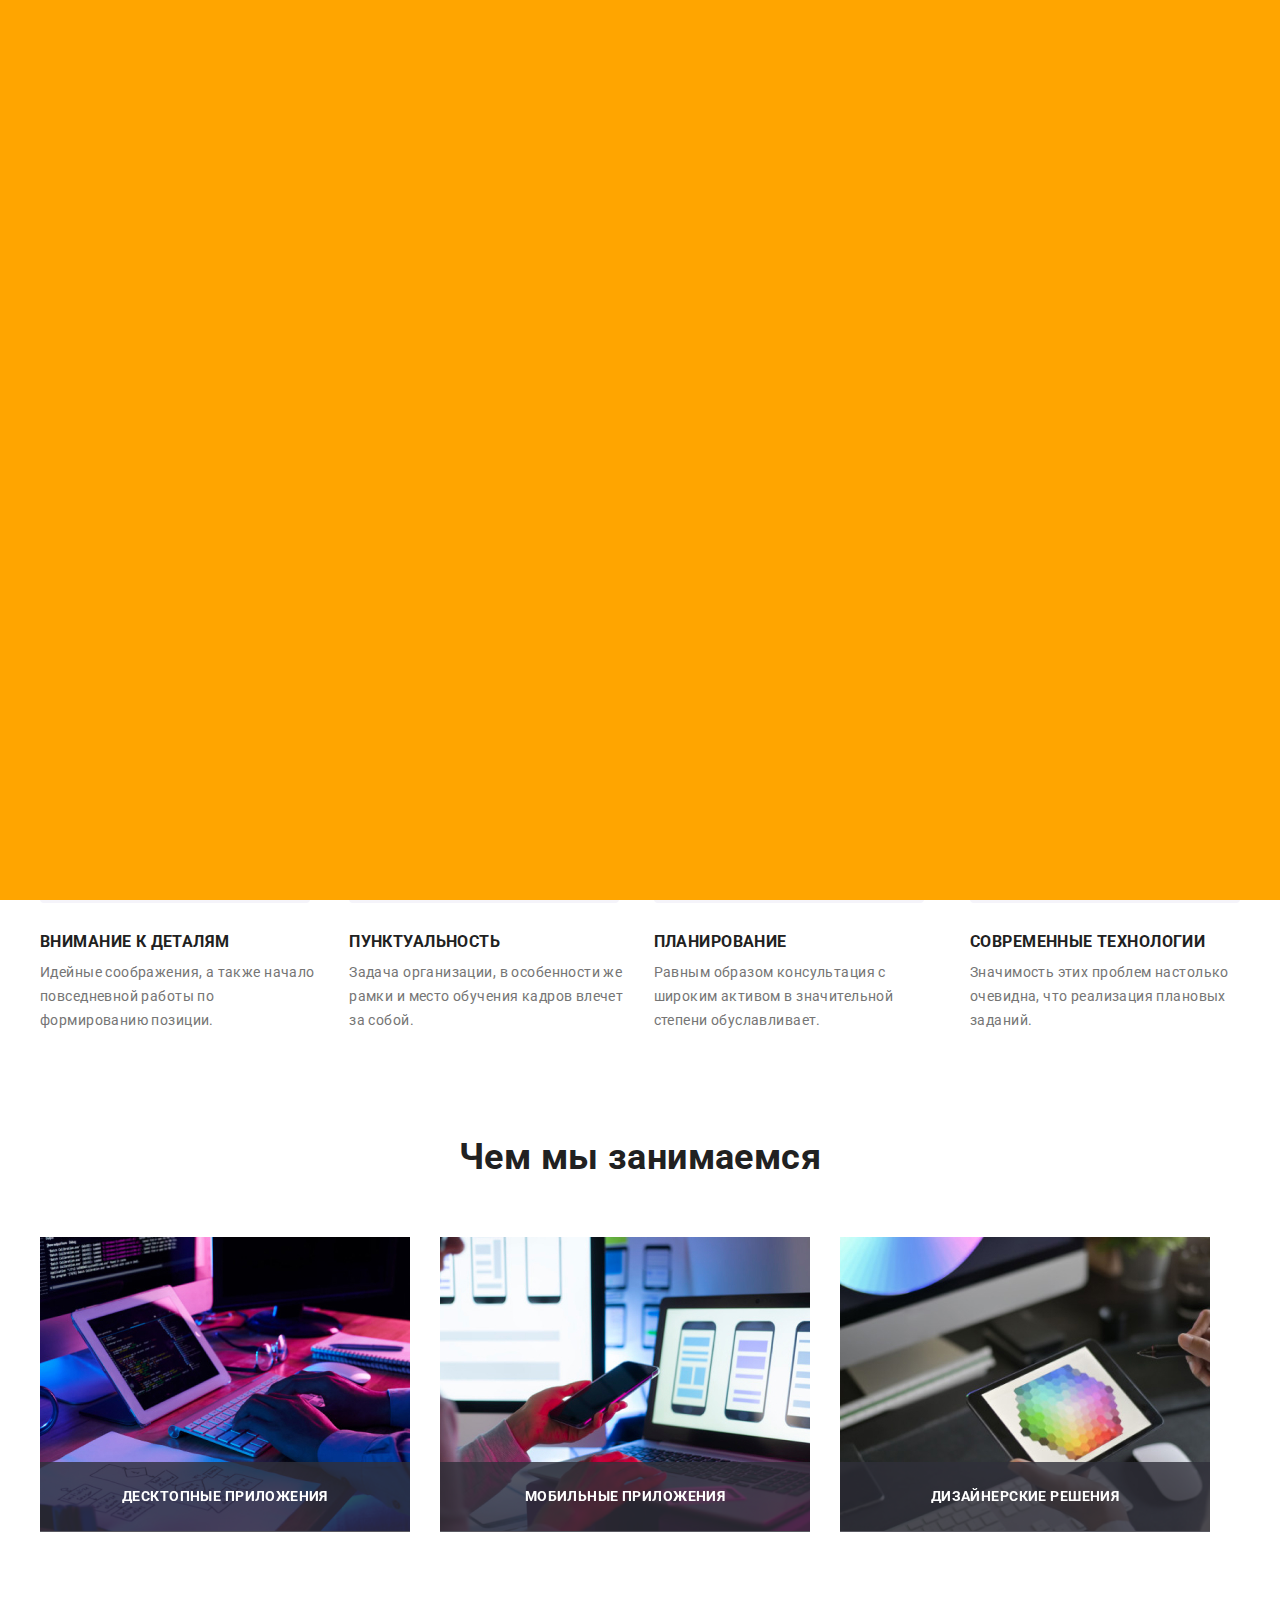
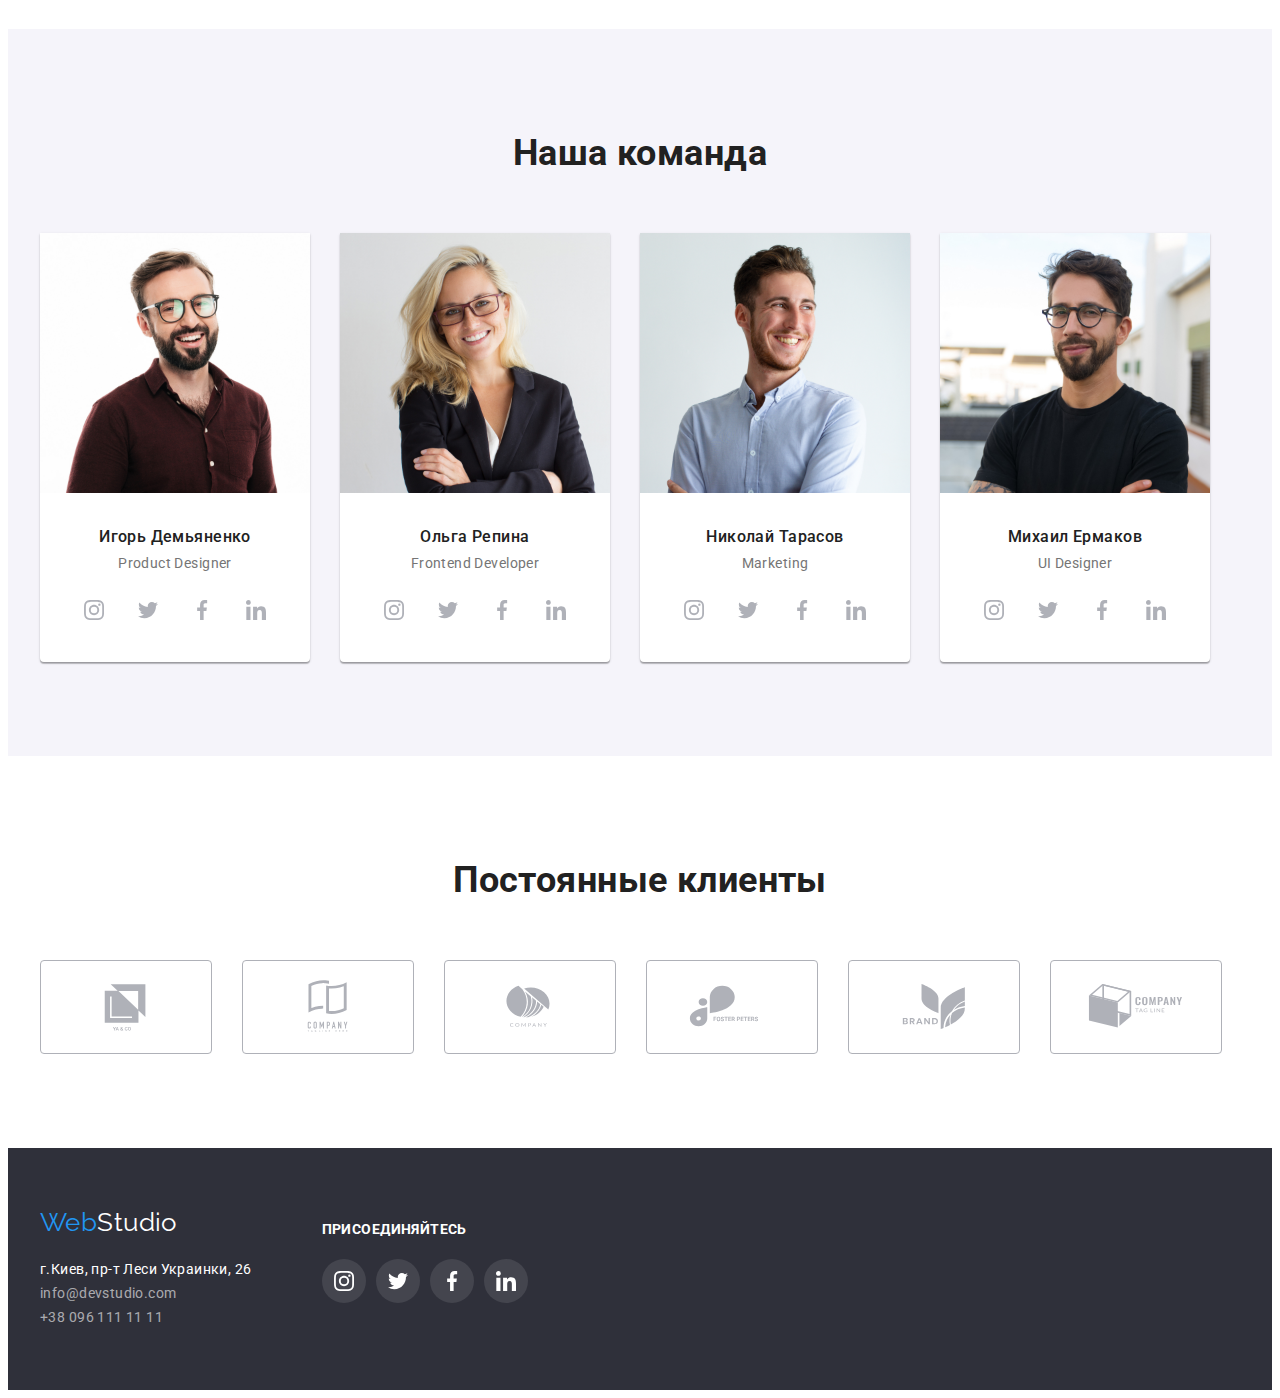
==== index.html @ 11edaca5 "домашка 5" ====
<!DOCTYPE html>
<ht lang="ru">
<head>
    <meta charset="UTF-8">
    <meta http-equiv="X-UA-Compatible" content="IE=edge">
    <meta name="viewport" content="width=device-width, initial-scale=1.0">
    <title>Homework</title>
    <link rel="stylesheet" href="https://cdnjs.cloudflare.com/ajax/libs/modern-normalize/1.1.0/modern-normalize.min.css"
      integrity="sha512-wpPYUAdjBVSE4KJnH1VR1HeZfpl1ub8YT/NKx4PuQ5NmX2tKuGu6U/JRp5y+Y8XG2tV+wKQpNHVUX03MfMFn9Q=="
      crossorigin="anonymous" referrerpolicy="no-referrer" />
    
    <link rel="preconnect" href="https://fonts.googleapis.com">
    <link rel="preconnect" href="https://fonts.gstatic.com" crossorigin>
    <link href="https://fonts.googleapis.com/css2?family=Raleway:wght@700&family=Roboto:wght@400;500;700;900&display=swap"
      rel="stylesheet">
    <link rel="stylesheet" href="./css/styles.css">
</head>

<body>

  <header class="header">
    <div class="header-list container">
        <a class="logo link" href="./index.html"> <span class="accent">Web</span>Studio</a>
          <nav class="nav-header">
            <ul class="nav-list list">
              <li class="nav-item"><a class="nav-link link current" href="./index.html">Студия</a></li>
              <li class="nav-item"><a class="nav-link link" href="./portfolio.html">Портфолио</a></li>
              <li class="nav-item"><a class="nav-link link" href="">Контакты</a></li>
            </ul>
          </nav>
          
          <ul class="address-list list">
            <li class="address-item">
              <a class="address-link link header-link" href="mailto:info@devstudio.com" >
                <svg class="icon-address" width="16" height="12" >
                  <use href="./images/icons.svg#icon-envelope"></use>
                </svg>
                info@devstudio.com</a></li>
            <li class="address-item">
              <a class="address-link link header-link" href="tel:+380961111111">
                <svg class="icon-address" width="10" height="16">
                  <use href="./images/icons.svg#icon-smartphone"></use>
                </svg>
                +38 096 111 11 11</a></li>
          </ul>
          
    </div>

                            
  </header>

    <main>

      <div class="backdrop"></div>

      <!-- Секция герой -->
        <section class="hero hero-bg">
          <div class="container">
            <h1 class="hero-title">Эффективные решения <br> для вашего бизнеса</h1>
            <button class="hero-button button" type="button">Заказать услугу</button>
          </div>

        </section>

       
      <!-- Особенности -->
        <section class="features container section">
            <h2 class="features-title hidden">Особенности</h2>
            <ul class="features-list list">
                <li class="features-item">
                    <div class="features-icon-container">
                      <svg class="icon-features" width="70" height="70">
                        <use href="./images/icons.svg#icon-antenna-1"></use>
                      </svg>
                    </div>
                    <h3 class="features-title">Внимание к деталям</h3> 
                    <p class="text">Идейные соображения, а также начало повседневной работы по формированию позиции.</p>
                </li>
                <li class="features-item">
                    <div class="features-icon-container">
                      <svg class="icon-features" width="70" height="70">
                        <use href="./images/icons.svg#icon-clock-1"></use>
                      </svg>
                    </div>
                    <h3 class="features-title">Пунктуальность</h3>
                    <p class="text">Задача организации, в особенности же рамки и место обучения кадров влечет за собой.</p>
                </li>
                <li class="features-item">
                    <div class="features-icon-container">
                      <svg class="icon-features" width="70" height="70">
                        <use href="./images/icons.svg#icon-diagram-1"></use>
                      </svg>
                    </div>
                    <h3 class="features-title">Планирование</h3>
                    <p class="text">Равным образом консультация с широким активом в значительной степени обуславливает.</p>
                </li>
                <li class="features-item">
                    <div class="features-icon-container">
                      <svg class="icon-features" width="70" height="70">
                        <use href="./images/icons.svg#icon-astronaut-1"></use>
                      </svg>
                    </div>
                    <h3 class="features-title">Современные технологии</h3>
                    <p class="text">Значимость этих проблем настолько очевидна, что реализация плановых заданий.</p>
                </li>
            </ul>
        </section>
        <!-- Чем мы занимаемся -->
        <section class="work-section container section">
            <h2 class="work-title title">Чем мы занимаемся</h2>
            <ul class="work-list list">
                <li class="work-item">
                  <img class="work-img" src="./images/box1.jpg" alt="програмист за работой" width="370" height="294">
                <div class="work-text-div">
                  <p class="work-item-text">Десктопные приложения</p>
                </div></li>
                <li class="work-item">
                  <img class="work-img" src="./images/box2.jpg" alt="вебдизайнер разрабатывает приложение" width="370" height="294">
                <div class="work-text-div">
                  <p class="work-item-text">Мобильные приложения</p>
                </div></li>
                <li class="work-item">
                  <img class="work-img" src="./images/box3.jpg" alt="креативный директор на работой подбора цвета" width="370" height="294">
                <div class="work-text-div">
                  <p class="work-item-text">Дизайнерские решения</p>
                </div></li>
            </ul>
        </section>
          <!-- Наша команда -->
        <section class="team section">
          <div class="container">
            <h2 class="title">Наша команда</h2>
            <ul class="team-list list">
              <li class="team-item">
                <img src="./images/demianenko-i.jpg" alt="Игорь Демьяненко" width="270" height="260">
                <h3 class="team-title">Игорь Демьяненко</h3>
                <p class="team-text">Product Designer</p>
                <ul class="team-social-list list">
                  <li class="team-social-item item"><a class="team-social-link link" href="http://">
                      <svg class="icon-team" width="20" height="20">
                        <use href="./images/icons.svg#icon-instagram"></use>
                      </svg></a></li>
                  <li class="team-social-item item"><a class="team-social-link link" href="http://">
                      <svg class="icon-team" width="20" height="20">
                        <use href="./images/icons.svg#icon-twitter"></use>
                      </svg></a></li>
                  <li class="team-social-item item"><a class="team-social-link link" href="http://">
                      <svg class="icon-team" width="20" height="20">
                        <use href="./images/icons.svg#icon-facebook"></use>
                      </svg></a></li>
                  <li class="team-social-item item"><a class="team-social-link link" href="http://">
                      <svg class="icon-team" width="20" height="20">
                        <use href="./images/icons.svg#icon-linkedin"></use>
                      </svg></a></li>
                </ul>
              </li>
              <li class="team-item">
                <img src="./images/repina-o.jpg" alt="Ольга Репина" width="270" height="260">
                <h3 class="team-title">Ольга Репина</h3>
                <p class="team-text">Frontend Developer</p>
                <ul class="team-social-list list">
                  <li class="team-social-item item"><a class="team-social-link link" href="http://">
                      <svg class="icon-team" width="20" height="20">
                        <use href="./images/icons.svg#icon-instagram"></use>
                      </svg></a></li>
                  <li class="team-social-item item"><a class="team-social-link link" href="http://">
                      <svg class="icon-team" width="20" height="20">
                        <use href="./images/icons.svg#icon-twitter"></use>
                      </svg></a></li>
                  <li class="team-social-item item"><a class="team-social-link link" href="http://">
                      <svg class="icon-team" width="20" height="20">
                        <use href="./images/icons.svg#icon-facebook"></use>
                      </svg></a></li>
                  <li class="team-social-item item"><a class="team-social-link link" href="http://">
                      <svg class="icon-team" width="20" height="20">
                        <use href="./images/icons.svg#icon-linkedin"></use>
                      </svg></a></li>
                </ul>
              </li>
              <li class="team-item">
                <img src="./images/tarasov-n.jpg" alt="Николай Тарасов" width="270" height="260">
                <h3 class="team-title">Николай Тарасов</h3>
                <p class="team-text">Marketing</p>
                <ul class="team-social-list list">
                  <li class="team-social-item item"><a class="team-social-link link" href="http://">
                      <svg class="icon-team" width="20" height="20">
                        <use href="./images/icons.svg#icon-instagram"></use>
                      </svg></a></li>
                  <li class="team-social-item item"><a class="team-social-link link" href="http://">
                      <svg class="icon-team" width="20" height="20">
                        <use href="./images/icons.svg#icon-twitter"></use>
                      </svg></a></li>
                  <li class="team-social-item item"><a class="team-social-link link" href="http://">
                      <svg class="icon-team" width="20" height="20">
                        <use href="./images/icons.svg#icon-facebook"></use>
                      </svg></a></li>
                  <li class="team-social-item item"><a class="team-social-link link" href="http://">
                      <svg class="icon-team" width="20" height="20">
                        <use href="./images/icons.svg#icon-linkedin"></use>
                      </svg></a></li>
                </ul>
              </li>
              <li class="team-item">
                <img src="./images/ermakov-m.jpg" alt="Михаил Ермаков" width="270" height="260">
                <h3 class="team-title">Михаил Ермаков</h3>
                <p class="team-text">UI Designer</p>
                <ul class="team-social-list list">
                  <li class="team-social-item item"><a class="team-social-link link" href="http://">
                      <svg class="icon-team" width="20" height="20">
                        <use href="./images/icons.svg#icon-instagram"></use>
                      </svg></a></li>
                  <li class="team-social-item item"><a class="team-social-link link" href="http://">
                      <svg class="icon-team" width="20" height="20">
                        <use href="./images/icons.svg#icon-twitter"></use>
                      </svg></a></li>
                  <li class="team-social-item item"><a class="team-social-link link" href="http://">
                      <svg class="icon-team" width="20" height="20">
                        <use href="./images/icons.svg#icon-facebook"></use>
                      </svg></a></li>
                  <li class="team-social-item item"><a class="team-social-link link" href="http://">
                      <svg class="icon-team" width="20" height="20">
                        <use href="./images/icons.svg#icon-linkedin"></use>
                      </svg></a></li>
                </ul>
              </li>                       
            </ul>
          </div>
        </section>
        <!-- Постоянные клиенты -->
        <section class="section clients">
          <div class="container">
            <h2 class="title">Постоянные клиенты</h2>
            <ul class="clients-list list">
              <li class="clients-item">
                <a class="clients-link link" href="http://"> <svg class="icon-clients" width="106" height="60">
                  <use href="./images/icons.svg#icon-group1"></use>
                </svg></a>
              </li>
              <li class="clients-item">
                <a class="clients-link link" href="http://">
                <svg class="icon-clients" width="106" height="60">
                  <use href="./images/icons.svg#icon-group2"></use>
                </svg></a>
              </li>
              <li class="clients-item">
                <a class="clients-link link" href="http://">
                <svg class="icon-clients" width="106" height="60">
                  <use href="./images/icons.svg#icon-group3"></use>
                </svg></a>
              </li>
              <li class="clients-item">
                <a class="clients-link link" href="http://">
                <svg class="icon-clients" width="106" height="60">
                  <use href="./images/icons.svg#icon-group4"></use>
                </svg></a>
              </li>
              <li class="clients-item">
                <a class="clients-link link" href="http://">
                <svg class="icon-clients" width="106" height="60">
                  <use href="./images/icons.svg#icon-group5"></use>
                </svg></a>
              </li>
              <li class="clients-item">
                <a class="clients-link link" href="http://">
                <svg class="icon-clients" width="106" height="60">
                  <use href="./images/icons.svg#icon-group6"></use>
                </svg></a>
              </li>
            </ul> 
          </div>

        </section>
    </main>
    <footer class="footer">
      <div class="container footer-flex">
        <div class="footer-address">
          <a class="footer-logo link" href="./index.html"> <span class="accent">Web</span>Studio</a>
          <address class="address-section">
            <p class="address-text">г.Киев, пр-т Леси Украинки, 26</p>
            <ul class="footer-list list">
              <li class="address-item"><a class="address-link link footer-link"
                  href="mailto:info@devstudio.com">info@devstudio.com</a></li>
              <li class="address-item"><a class="address-link link footer-link" href="tel:+380961111111">+38 096 111 11 11</a>
              </li>
            </ul>
        </div>
        <div class="footer-join">
          <p class="footer-join-text">Присоединяйтесь</p>
          <ul class="footer-join-list list">
            <li class="footer-join-item"><a class="join-link link" href="http://">
              <svg class="icon-join" width="20" height="20">
                <use href="./images/icons.svg#icon-instagram"></use>
              </svg></a></li>
            <li class="footer-join-item"><a class="join-link link" href="http://">
              <svg class="icon-join" width="20" height="20">
                <use href="./images/icons.svg#icon-twitter"></use>
              </svg></a></li>
            <li class="footer-join-item"><a class="join-link link" href="http://">
              <svg class="icon-join" width="20" height="20">
                <use href="./images/icons.svg#icon-facebook"></use>
              </svg></a></li>
            <li class="footer-join-item"><a class="join-link link" href="http://">
              <svg class="icon-join" width="20" height="20">
                <use href="./images/icons.svg#icon-linkedin"></use>
              </svg></a></li>
          </ul>
        </div>
        </address>
      </div>

    </footer> 
    
    <!-- Модалка -->
    
    <div class="backdrop">
      <div class="modal"></div>
    </div>

</body>
---- css/styles.css ----
:root {
  --primary-text-color: #757575;
  --title-text-color: #212121;
  --accent-color: #2196f3;
  --primary-white-color: #ffffff;
  --background-color: #2f303a;
  --secondary-bg-color: #f5f4fa;
  --primary-border-color: #ececec;
  --secondary-border-color: #eeeeee;
  --border-color-clients: #afb1b8;
  --bg-color-img: rgba(47, 48, 58, 0.8);

  --card-set-gap: 30px;

  --transition-timing-function: cubic-bezier(0.4, 0, 0.2, 1);
}

.accent {
  color: var(--accent-color);
}
.link {
  text-decoration: none;
}

.list {
  list-style: none;
}

body {
  color: var(--primary-text-color);
  background-color: var(--primary-white-color);

  font-family: 'Roboto', sans-serif;
  font-size: 14px;
  letter-spacing: 0.03em;
  line-height: 1.14;
}

h1,
h2,
h3,
h4,
h5,
h6,
p,
ul {
  margin: 0;
  padding: 0;
}

.container {
  width: 1200px;
  padding-left: 15px;
  padding-right: 15px;
  margin-left: auto;
  margin-right: auto;
  /* outline: 2px solid tomato; */
}

.section {
  padding-top: 94px;
  padding-bottom: 94px;
}

.link.current {
  color: var(--accent-color);
}

/* ------------Header---------- */
.header {
  border-bottom: 1px solid var(--primary-border-color);
}

.nav-header {
  font-weight: 500;
  letter-spacing: 0.02em;
}

.header-list {
  display: flex;
  align-items: center;
  height: 80px;
}

.nav-list {
  display: flex;
}

.nav-item {
  position: relative;
}

.nav-link.current::after {
  content: '';
  position: absolute;
  left: 0;
  bottom: -33px;
  background-color: var(--accent-color);
  border: 2px solid;
  border-radius: 2px;
  width: 100%;
}

.nav-item:not(:last-child) {
  margin-right: 50px;
}

.nav-link {
  transition: color 1000ms var(--transition-timing-function);

  color: var(--title-text-color);
}

.nav-link:hover,
.nav-link:focus {
  color: var(--accent-color);
}
.header-link {
  display: flex;
  align-items: center;
  color: var(--primary-text-color);
}

.address-item:not(:last-child) {
  margin-right: 50px;
}

.address-list {
  display: flex;
  margin-left: auto;
}

.address-link {
  transition: color 1000ms var(--transition-timing-function);
}

.address-link:focus,
.address-link:hover {
  color: var(--accent-color);
}

.icon-address {
  margin-right: 10px;
  fill: currentColor;
}

/* --------------LOGO ------------------ */

.logo {
  margin-right: 93px;

  color: #000000;

  font-family: 'Raleway', sans-serif;
  font-size: 26px;
}
/* <!-- Секция герой --> */

.hero-bg {
  padding-top: 200px;
  padding-bottom: 200px;
  text-align: center;
  max-width: 1600px;
  margin-left: auto;
  margin-right: auto;
  background-size: cover;
  background-image: linear-gradient(to top, rgba(47, 48, 58, 0.4), rgba(47, 48, 58, 0.4)),
    url('../images/hero-bg.jpg');
}

.hero-title {
  margin-bottom: var(--card-set-gap);

  color: var(--primary-white-color);

  font-weight: 900;
  font-size: 44px;
  line-height: 1.36;
  text-align: center;
  letter-spacing: 0.06em;
  text-transform: uppercase;
}
.hero-button {
  transition: background-color 1000ms var(--transition-timing-function);

  padding: 10px 32px;
  border-radius: 4px;

  color: var(--primary-white-color);
  background-color: var(--accent-color);

  font-family: 'Roboto', sans-serif;
  font-weight: bold;
  font-size: 16px;
  line-height: 1.87;
  letter-spacing: 0.06em;
}
.hero-button:hover,
.hero-button:focus {
  background-color: #188ce8;
}

/* Особенности */
.features-title.hidden {
  display: none;
}

.features-title {
  color: var(--title-text-color);

  text-transform: uppercase;
}

.features-list {
  display: flex;
}
.features-list .features-title {
  margin-bottom: 10px;
}

.features-list .text {
  color: var(--primary-text-color);

  line-height: 1.71;
}

.features-item:not(:last-child) {
  margin-right: var(--card-set-gap);
}

.features-icon-container {
  display: flex;
  justify-content: center;
  align-items: center;
  border-radius: 4px;
  margin-bottom: var(--card-set-gap);

  width: 270px;
  height: 120px;

  background-color: var(--secondary-bg-color);
}

/* Чем мы занимаемся */
.work-section {
  padding-top: 0;
}
.title {
  margin-bottom: 50px;

  text-align: center;
  color: var(--title-text-color);

  font-size: 36px;
  line-height: 1.67;
}
.work-list {
  display: flex;
}

.work-item {
  position: relative;
}

.work-item:not(:last-child) {
  margin-right: var(--card-set-gap);
}

.work-item-text {
  font-weight: 700;
  font-size: 14px;
  text-transform: uppercase;
  text-align: center;
  line-height: 1.14;

  color: var(--primary-white-color);
}
.work-text-div {
  position: absolute;
  bottom: 3px;
  padding-top: 27px;
  padding-bottom: 27px;
  width: 100%;

  background-color: var(--bg-color-img);
}

/* Наша команда */
.team {
  background-color: var(--secondary-bg-color);
}

.team-list {
  display: flex;
}
.team-item {
  text-align: center;
  border-radius: 0px 0px 4px 4px;
  background-color: var(--primary-white-color);
  padding-bottom: 30px;
  box-shadow: 0px 1px 3px rgba(0, 0, 0, 0.12), 0px 1px 1px rgba(0, 0, 0, 0.14),
    0px 2px 1px rgba(0, 0, 0, 0.2);
}

.team-item:not(:last-child) {
  margin-right: var(--card-set-gap);
}

.team-title {
  margin-top: var(--card-set-gap);
  margin-bottom: 10px;
  color: var(--title-text-color);

  font-weight: 500;
  font-size: 16px;
  line-height: 1.19;
}

.team-text {
  margin-bottom: 16px;
}

.team-social-list {
  display: flex;
  justify-content: center;
}

.team-social-item {
}

.team-social-item:not(:last-child) {
  margin-right: 10px;
}

.team-social-link {
  transition: color 1000ms var(--transition-timing-function),
    background-color 1000ms var(--transition-timing-function);

  display: flex;
  justify-content: center;
  align-items: center;

  width: 44px;
  height: 44px;

  border-radius: 50%;
  background-color: var(--primary-white-color);
  color: var(--border-color-clients);
}

.team-social-link:hover,
.team-social-link:focus {
  color: var(--primary-white-color);
  background-color: var(--accent-color);
}

.icon-team {
  fill: currentColor;
}

/* Постоянные клиенты */

.clients-list {
  display: flex;
}

.clients-link {
  transition: color 1000ms var(--transition-timing-function);

  display: flex;
  justify-content: center;
  align-items: center;

  width: 170px;
  height: 92px;
  border: 1px solid var(--border-color-clients);
  border-radius: 4px;
  border-color: hover var(--accent-color);
  border-color: focus var(--accent-color);
  color: var(--border-color-clients);
}
.clients-item:not(:last-child) {
  margin-right: var(--card-set-gap);
}

.icon-clients {
  fill: currentColor;
}

.clients-link:hover,
.clients-link:focus {
  color: var(--accent-color);
}

/* -------футор---------- */
.footer-flex {
  display: flex;
}

.footer-address {
  display: flex;
  flex-direction: column;
  margin-right: 70px;
}

.footer-logo {
  display: block;
  margin-bottom: 20px;

  color: var(--primary-white-color);

  font-family: 'Raleway', sans-serif;
  font-size: 26px;
}

.footer {
  padding-top: 60px;
  padding-bottom: 60px;
  background-color: var(--background-color);
}

.footer-link {
  color: rgba(255, 255, 255, 0.6);

  line-height: 1.71;
}

.address-section {
  font-style: normal;
}
.address-text {
  color: var(--primary-white-color);

  line-height: 1.71;
}

.footer-join {
  margin-top: 12px;
}

.footer-join-text {
  font-family: Roboto;
  text-transform: uppercase;
  font-weight: bold;
  line-height: 1.33;

  color: var(--primary-white-color);

  margin-bottom: 20px;
}

.footer-join-list {
  display: flex;
}

.join-link {
  transition: background-color 1000ms var(--transition-timing-function);

  display: flex;
  justify-content: center;
  align-items: center;

  width: 44px;
  height: 44px;

  border-radius: 50%;
  background-color: rgba(255, 255, 255, 0.1);
  color: var(--primary-white-color);
}

.join-link:hover,
.join-link:focus {
  background-color: var(--accent-color);
}

.footer-join-item:not(:last-child) {
  margin-right: 10px;
}

.icon-join {
  fill: currentColor;
}

/* Портфолио */

.project-list-button {
  display: flex;
  justify-content: center;
  margin-bottom: 50px;
}

.project-title.hidden {
  display: none;
}

.project-list-card {
  display: flex;
  flex-wrap: wrap;

  margin-right: calc(-1 * var(--card-set-gap));
  margin-bottom: calc(-1 * var(--card-set-gap));
}
.project-title {
  margin-left: 24px;
  margin-right: 24px;
  margin-top: 20px;
  margin-bottom: 4px;

  color: var(--title-text-color);

  font-size: 18px;
  line-height: 2;
  letter-spacing: 0.06em;
}

.project-text {
  margin-left: 24px;
  margin-right: 24px;
  margin-bottom: 20px;

  color: var(--primary-text-color);
  font-size: 16px;
  line-height: 1.87;
}

.project-button {
  transition: color 1000ms var(--transition-timing-function),
    background-color 1000ms var(--transition-timing-function),
    box-shadow 1000ms var(--transition-timing-function);

  padding: 6px 22px;
  border-radius: 4px;

  color: var(--title-text-color);
  background-color: #f5f4fa;

  font-weight: 500;
  font-size: 16px;
  line-height: 1.62;
}

.project-button:hover,
.project-button:focus {
  color: var(--primary-white-color);
  background-color: var(--accent-color);
  box-shadow: 0px 3px 1px rgba(0, 0, 0, 0.1), 0px 1px 2px rgba(0, 0, 0, 0.08),
    0px 2px 2px rgba(0, 0, 0, 0.12);
}

.button {
  border: none;
  cursor: pointer;
}

.project-item-button:not(:last-child) {
  margin-right: 8px;
}

.project-item-card {
  transition: box-shadow 1000ms var(--transition-timing-function);
  margin-right: var(--card-set-gap);
  margin-bottom: var(--card-set-gap);
  width: 370px;
  border: 1px solid var(--secondary-border-color);
}

.project-item-card:hover,
.project-item-card:focus {
  box-shadow: 0px 1px 1px rgba(0, 0, 0, 0.12), 0px 4px 4px rgba(0, 0, 0, 0.06),
    1px 4px 6px rgba(0, 0, 0, 0.16);
}

/* модалка */

.backdrop {
  position: fixed;
  top: 0;
  left: 0;
  width: 100%;
  height: 100%;
  background-color: orange;
}

.modal {
}
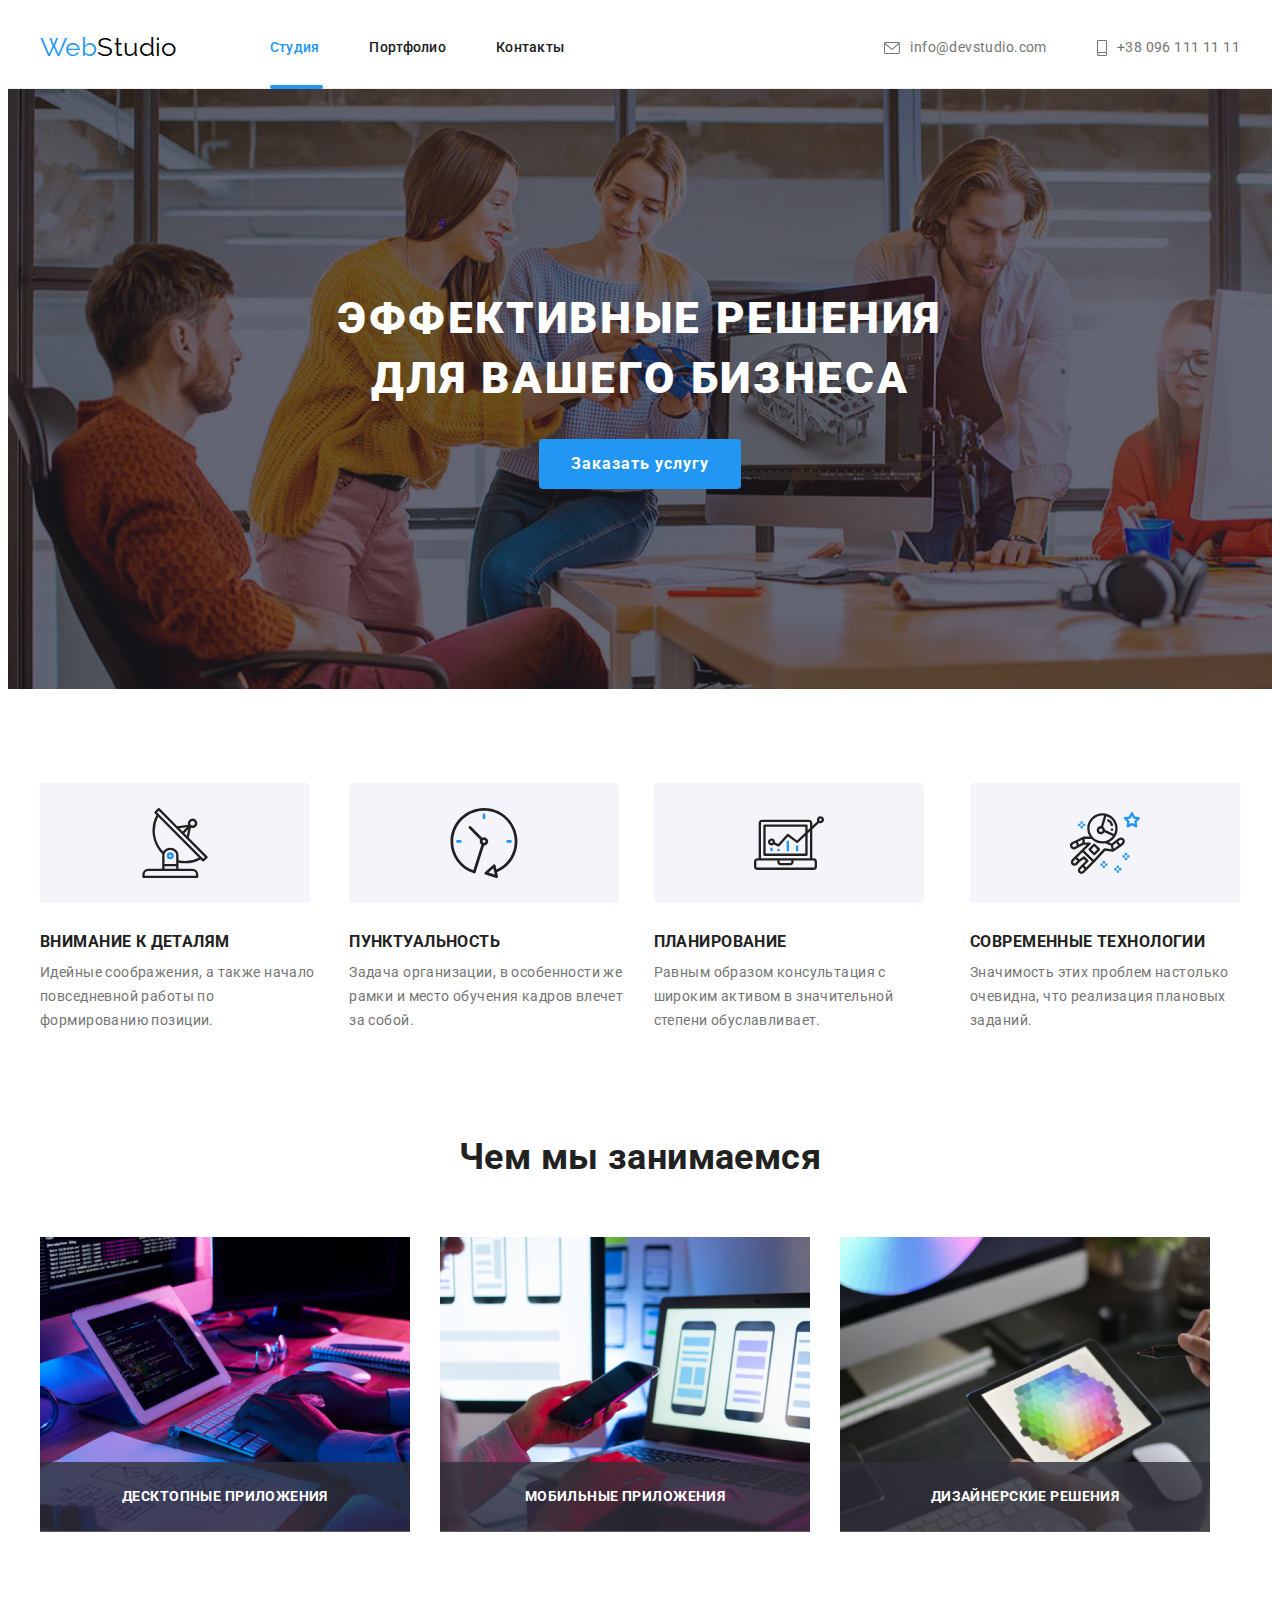
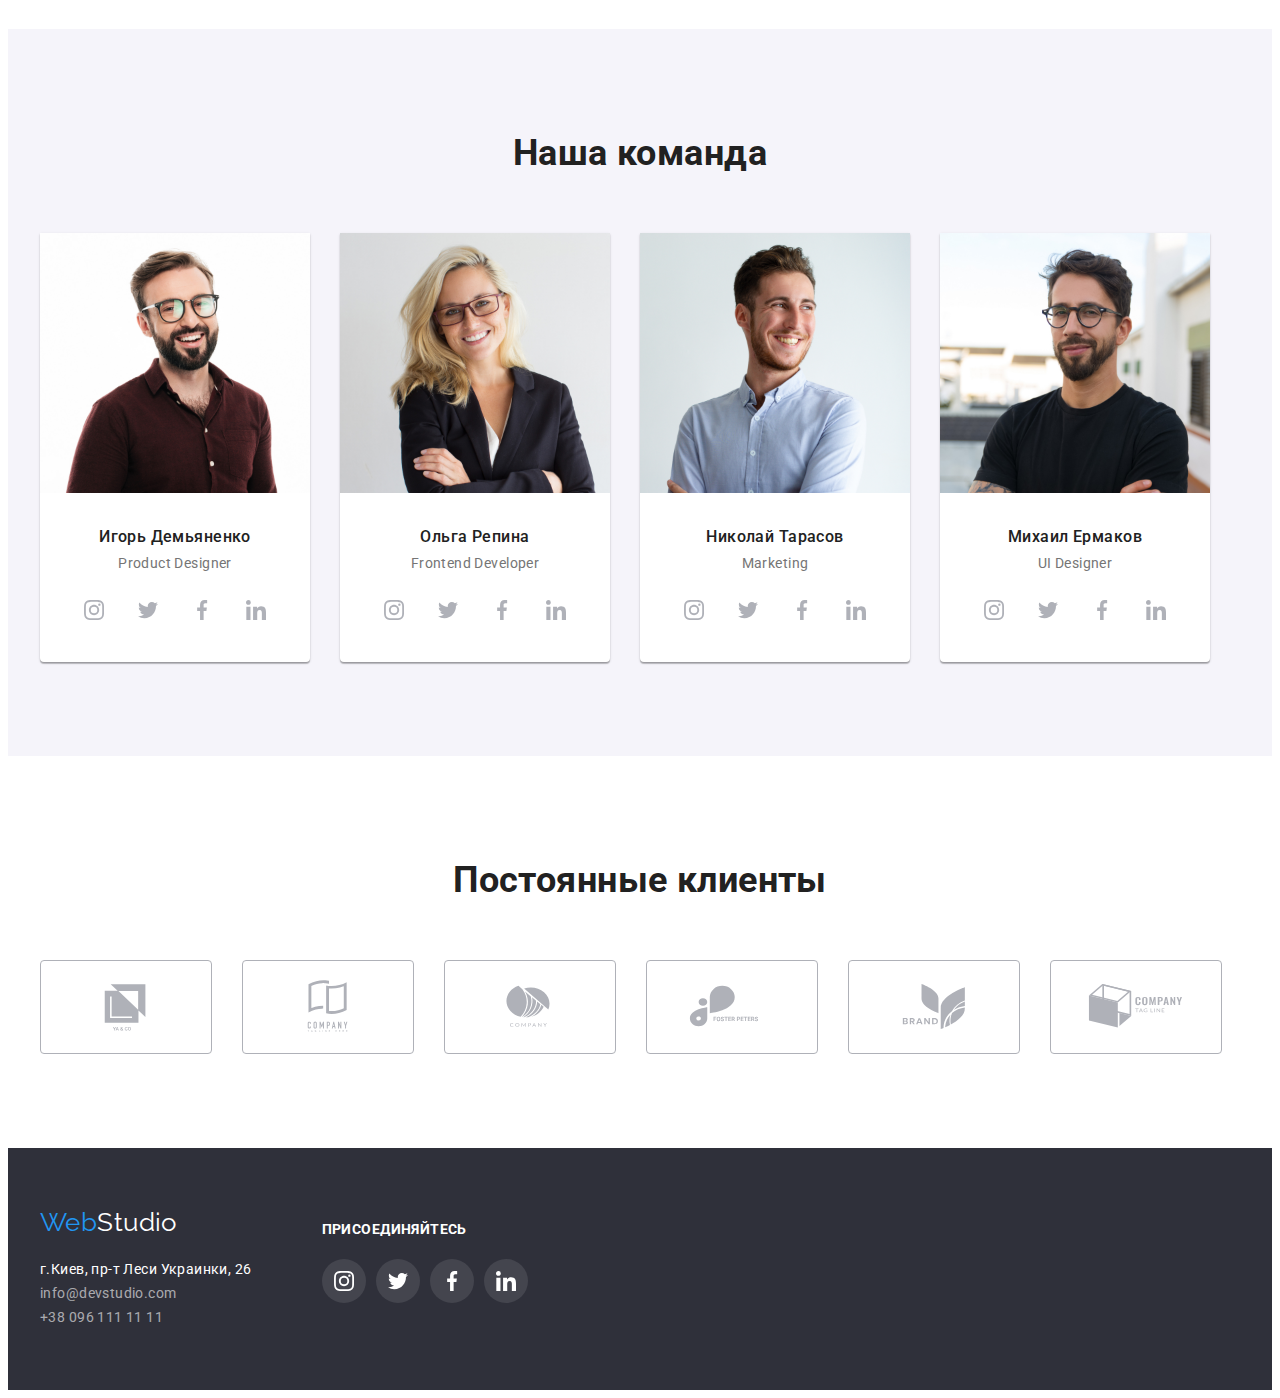
==== commit abf89446: "тесткоммит" ====
--- a/index.html
+++ b/index.html
@@ -50,8 +50,6 @@
   </header>
 
     <main>
-
-      <div class="backdrop"></div>
 
       <!-- Секция герой -->
         <section class="hero hero-bg">
@@ -312,8 +310,14 @@
     
     <!-- Модалка -->
     
-    <div class="backdrop">
-      <div class="modal"></div>
+    <div class="backdrop is-hidden">
+      <div class="modal">
+        <button class="modal-button">
+          <svg class="icon-vector"  width="11" height="11">
+            <use href="./images/icons.svg#icon-vector"></use>
+          </svg>
+        </button>
+      </div>
     </div>
 
 </body>
--- a/css/styles.css
+++ b/css/styles.css
@@ -9,6 +9,7 @@
   --secondary-border-color: #eeeeee;
   --border-color-clients: #afb1b8;
   --bg-color-img: rgba(47, 48, 58, 0.8);
+  --bg-modal: rgba(0, 0, 0, 0.2);
 
   --card-set-gap: 30px;
 
@@ -576,10 +577,49 @@
   position: fixed;
   top: 0;
   left: 0;
+
   width: 100%;
   height: 100%;
-  background-color: orange;
+
+  background-color: var(--bg-modal);
+}
+
+.backdrop.is-hidden {
+  opacity: 0;
+  pointer-events: none;
 }
 
 .modal {
-}
+  position: absolute;
+  top: 50%;
+  left: 50%;
+  transform: translate(-50%, -50%);
+
+  width: 528px;
+  height: 581px;
+
+  box-shadow: 0px 1px 3px rgba(0, 0, 0, 0.12), 0px 1px 1px rgba(0, 0, 0, 0.14),
+    0px 2px 1px rgba(0, 0, 0, 0.2);
+  border-radius: 4px;
+  background-color: var(--primary-white-color);
+}
+
+.modal-button {
+  position: absolute;
+  top: 8px;
+  right: 8px;
+
+  width: 30px;
+  height: 30px;
+
+  border: 1px solid rgba(0, 0, 0, 0.1);
+  border-radius: 50%;
+
+  background-color: var(--primary-white-color);
+
+  cursor: pointer;
+}
+
+.icon-vector {
+  fill: #000000;
+}
